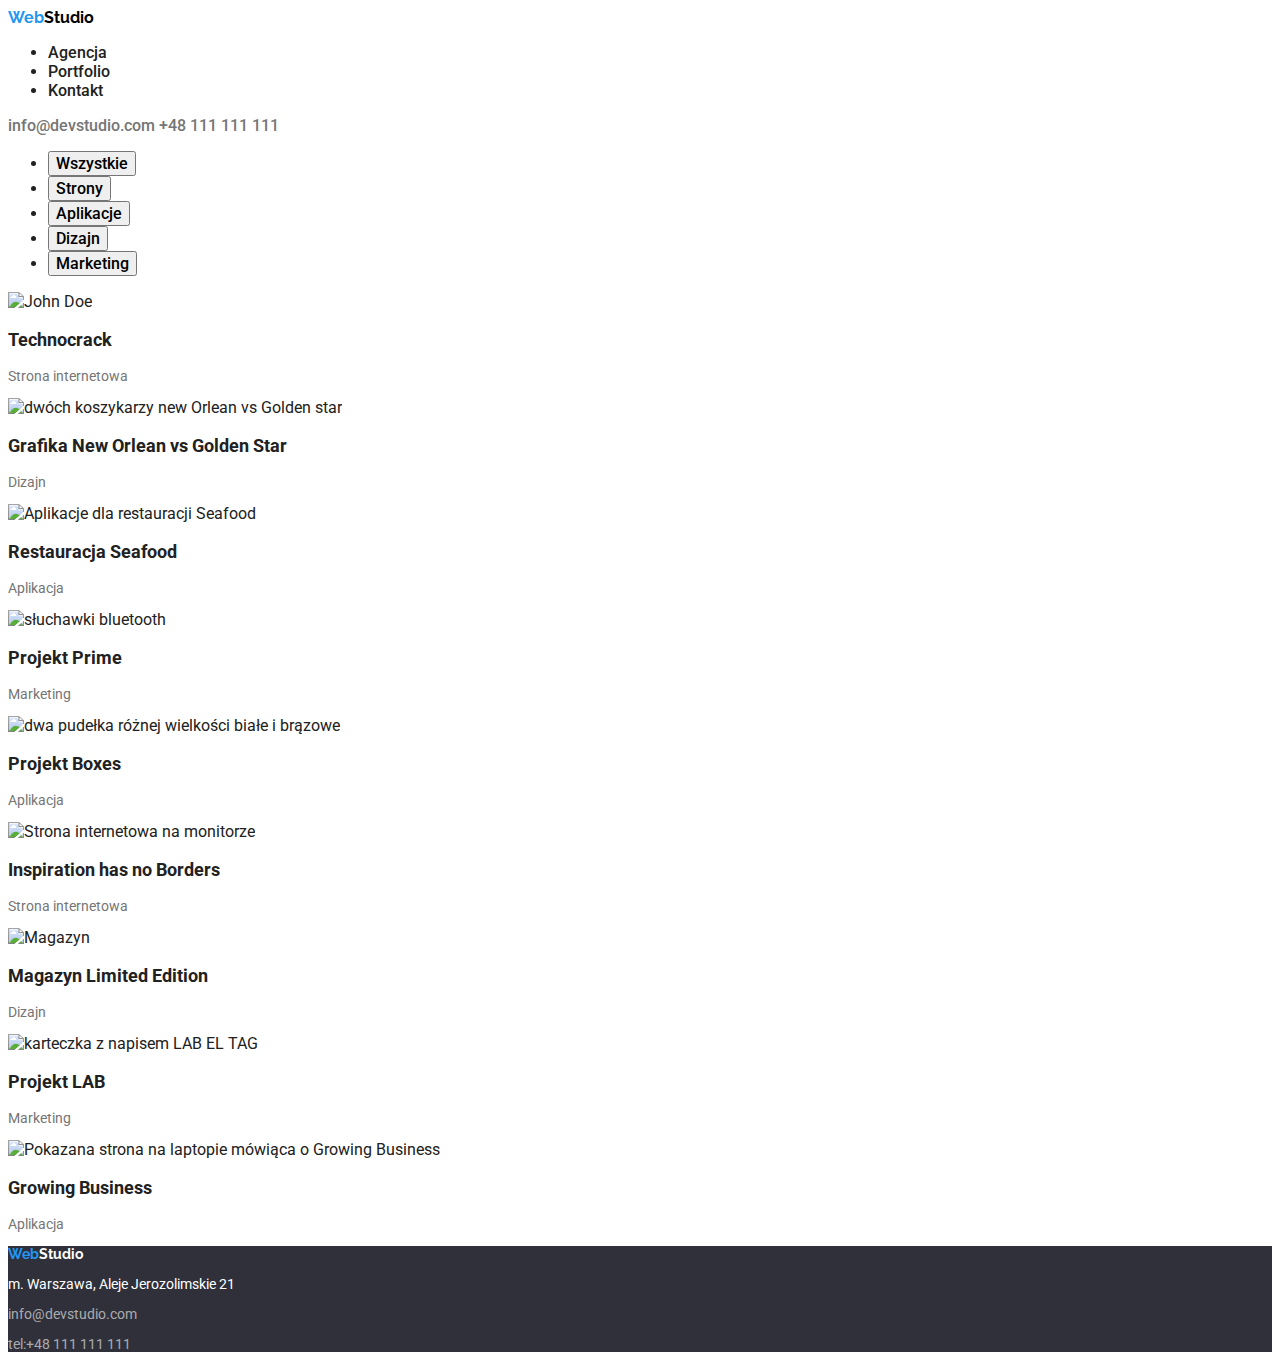
==== portfolio.html @ 924e99ca "e" ====
<!DOCTYPE html>
<html lang="en">
  <head>
    <link rel="stylesheet" href="./css/styles.css" />
    <link rel="preconnect" href="https://fonts.googleapis.com" />
    <link rel="preconnect" href="https://fonts.gstatic.com" crossorigin />
    <link
      href="https://fonts.googleapis.com/css2?family=Raleway:wght@700&family=Roboto:wght@400;500;700;900&display=swap"
      rel="stylesheet"
    />
    <title>Zadanie domowe - portfolio</title>
  </head>
  <body>
    <header>
      <nav>
        <a class="logo" href="./index.html"
          ><span class="web">Web</span>Studio</a
        >
        <ul>
          <li><a class="main" href="./index.html">Agencja</a></li>
          <li><a class="main" href="./portfolio.html">Portfolio</a></li>
          <li><a class="main" href="#Kontakt">Kontakt</a></li>
        </ul>
      </nav>
      <a class="contact" href="mailto:info@devstudio.com">info@devstudio.com</a>
      <a class="contact" href="">+48 111 111 111</a>
    </header>
    <main>
      <section>
        <ul>
          <li><button class="button" type="button">Wszystkie</button></li>
          <li><button class="button" type="button">Strony</button></li>
          <li><button class="button" type="button">Aplikacje</button></li>
          <li><button class="button" type="button">Dizajn</button></li>
          <li><button class="button" type="button">Marketing</button></li>
        </ul>
      </section>
      <div>
        <img
          src="./images/page-on-laptop.jpg"
          width="150"
          height="150"
          alt="John Doe"
        />
        <p class="name2">Technocrack</p>
        <p class="description2">Strona internetowa</p>
        <img
          src="./images/koszykarze.jpg"
          width="150"
          height="150"
          alt="dwóch koszykarzy new Orlean vs Golden star"
        />
        <p class="name2">Grafika New Orlean vs Golden Star</p>
        <p class="description2">Dizajn</p>

        <img
          src="./images/nazwa-restauracji.jpg"
          width="150"
          height="150"
          alt="Aplikacje dla restauracji Seafood"
        />
        <p class="name2">Restauracja Seafood</p>
        <p class="description2">Aplikacja</p>
        <img
          src="./images/słuchawki.jpg"
          width="150"
          height="150"
          alt="słuchawki bluetooth"
        />
        <p class="name2">Projekt Prime</p>
        <p class="description2">Marketing</p>
        <img
          src="./images/pudełka.jpg"
          width="150"
          height="150"
          alt="dwa pudełka różnej wielkości białe i brązowe"
        />
        <p class="name2">Projekt Boxes</p>
        <p class="description2">Aplikacja</p>
        <img
          src="./images/monitor.jpg"
          width="150"
          height="150"
          alt="Strona internetowa na monitorze"
        />
        <p class="name2">Inspiration has no Borders</p>
        <p class="description2">Strona internetowa</p>
        <img
          src="./images/magazin.jpg"
          width="150"
          height="150"
          alt="Magazyn"
        />
        <p class="name2">Magazyn Limited Edition</p>
        <p class="description2">Dizajn</p>
        <img
          src="./images/labeltag.jpg"
          width="150"
          height="150"
          alt="karteczka z napisem LAB EL TAG"
        />
        <p class="name2">Projekt LAB</p>
        <p class="description2">Marketing</p>
        <img
          src="./images/laptop.jpg"
          width="150"
          height="150"
          alt="Pokazana strona na laptopie mówiąca o Growing Business"
        />
        <p class="name2">Growing Business</p>
        <p class="description2">Aplikacja</p>
      </div>
    </main>
    <footer>
      <h3 class="logo" id="Kontakt">
        <span class="web">Web</span><span class="studio">Studio</span>
      </h3>
      <address>
        <p>m. Warszawa, Aleje Jerozolimskie 21</p>
        <p>
          <a class="mail" href="mailto:info@devstudio.com"
            >info@devstudio.com</a
          >
        </p>
        <p>
          <a class="tel" href="tel:+48111111111">tel:+48 111 111 111</a>
        </p>
      </address>
    </footer>
  </body>
</html>
---- css/styles.css ----
:root {
  --brand-color: #212121;
  --first-background: #ffffff;
  --second-background: #2f303a;
  --web-color: #2196f3;
  --contact-color: #757575;
  --third-background: #f5f4fa;
  --logo-color: #000000;
}
body {
  font-family: "Roboto", sans-serif;
  background: var(--first-background);
  color: var(--brand-color);
}
.logo {
  font-family: "Raleway", sans-serif;
  font-weight: 700;
  text-decoration: none;
  color: var(--logo-color);
}
.web {
  color: var(--web-color);
}
.main {
  font-weight: 500;
  text-decoration: none;
  color: var(--brand-color);
  cursor: pointer;
}
.main:focus,
.main:hover {
  color: var(--web-color);
}
.contact:focus,
.contact:hover {
  color: var(--web-color);
}
.mail:focus,
.mail:hover {
  color: var(--first-background);
}
.tel:focus,
.tel:hover {
  color: var(--first-background);
}
.contact {
  font-weight: 500;
  text-decoration: none;
  color: #757575;
}
h1 {
  font-weight: 900;
  color: var(--first-background);
}
.section1 {
  background-color: #2f303a;
}
.button:hover,
.button:focus {
  color: var(--first-background);
  background: #2196f3;
}
.button {
  font-family: "Roboto", sans-serif;
  font-weight: 500;
  font-size: 16px;
  cursor: pointer;
}

.button1 {
  background: #2196f3;
  box-shadow: rgba(0, 0, 0, 0.15);
  color: var(--first-background);
}
footer {
  background: #2f303a;
  color: var(--first-background);
}
.tel {
  color: rgba(255, 255, 255, 0.6);
  text-decoration: none;
  font-style: normal;
}
.mail {
  color: rgba(255, 255, 255, 0.6);
  text-decoration: none;
  font-style: normal;
}
address {
  font-style: normal;
  font-size: 14px;
}
.section4 {
  background-color: #f5f4fa;
}
h2 {
  font-weight: 700;
  font-size: 36px;
}
.name {
  font-weight: 500;
}
.position {
  color: #757575;
  font-size: 16px;
}
.description {
  color: #757575;
  font-size: 14px;
}
h3 {
  font-weight: 700;
  font-size: 14px;
}
.studio {
  color: #ffffff;
}
.description2 {
  color: var(--contact-color);
  font-size: 14px;
}
.name2 {
  font-weight: 700;
  font-size: 18px;
}
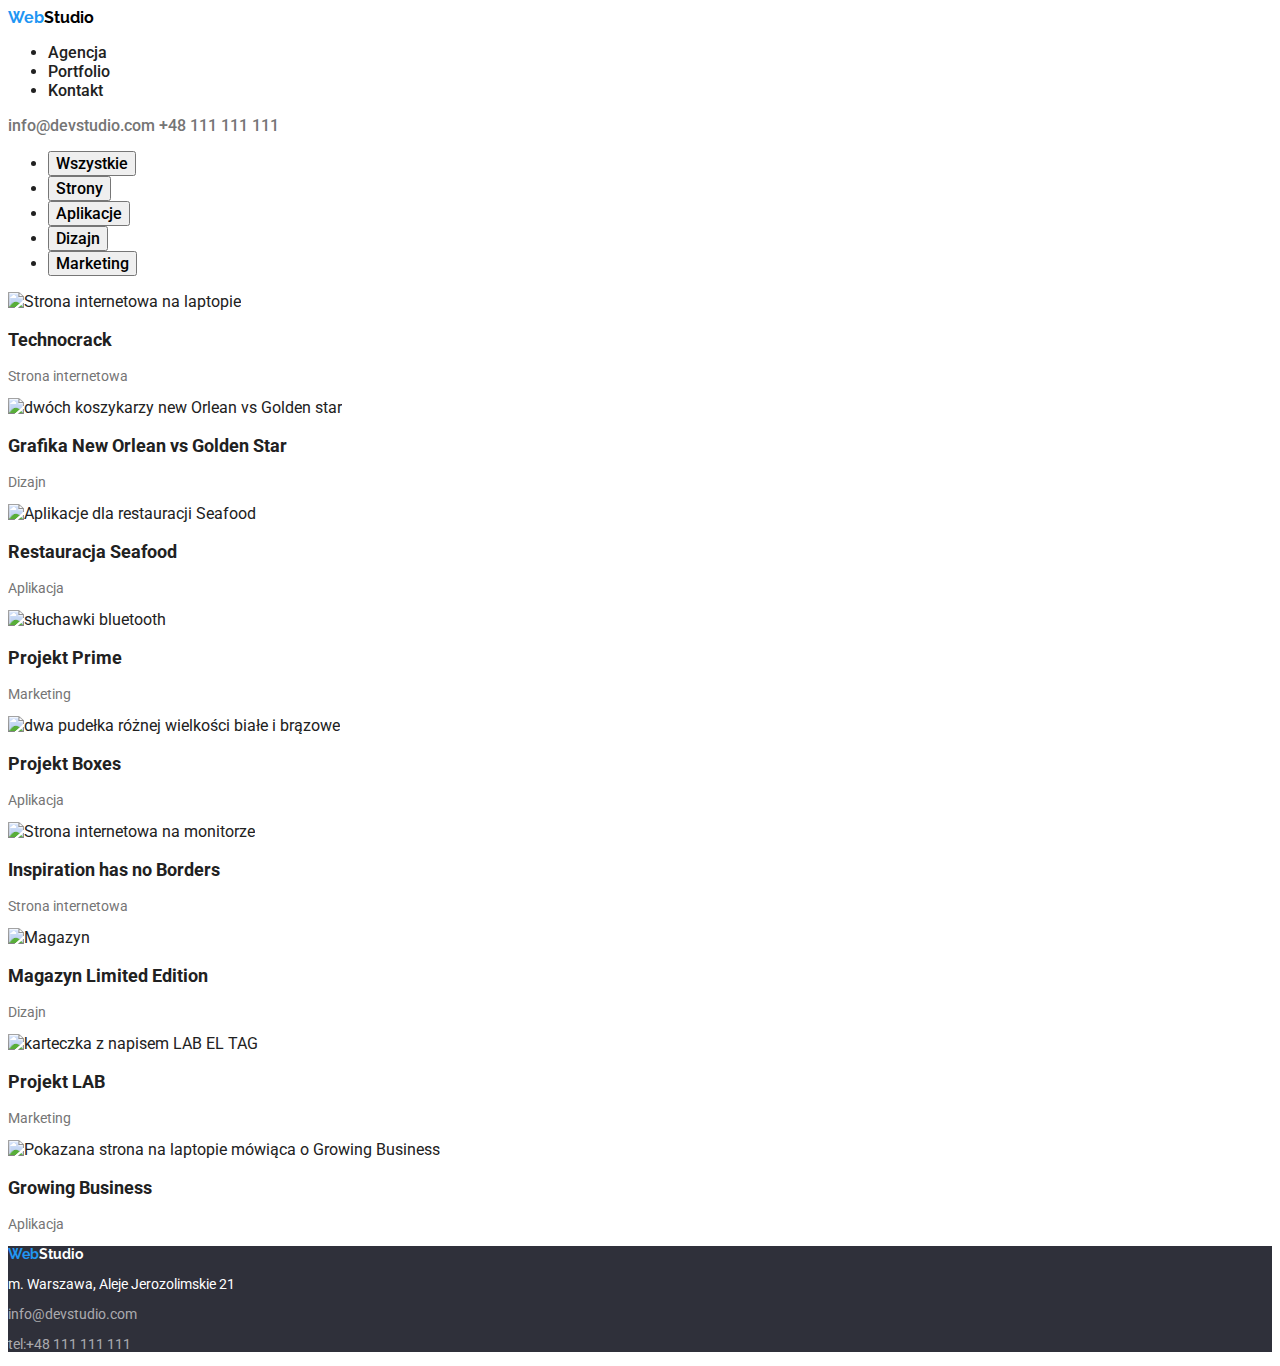
==== commit e47d9381: "e" ====
--- a/portfolio.html
+++ b/portfolio.html
@@ -40,7 +40,7 @@
           src="./images/page-on-laptop.jpg"
           width="150"
           height="150"
-          alt="John Doe"
+          alt="Strona internetowa na laptopie"
         />
         <p class="name2">Technocrack</p>
         <p class="description2">Strona internetowa</p>
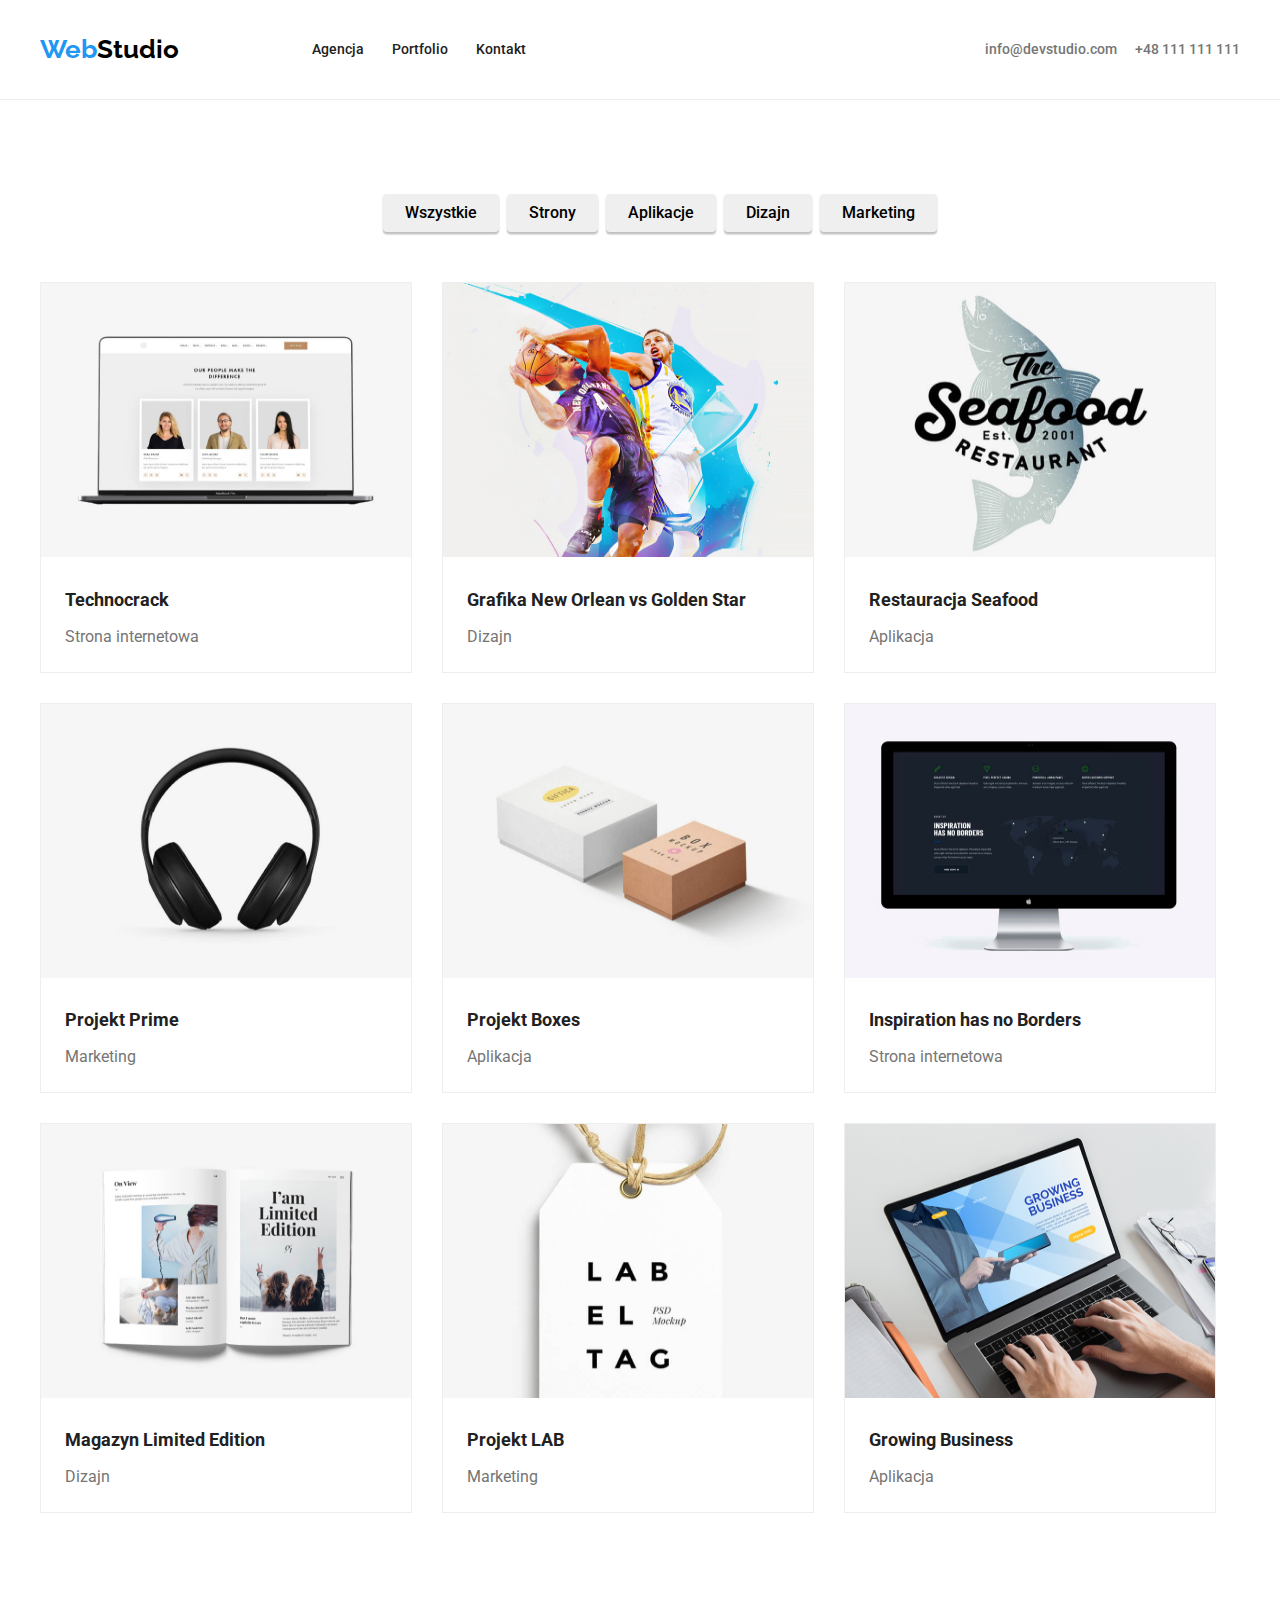
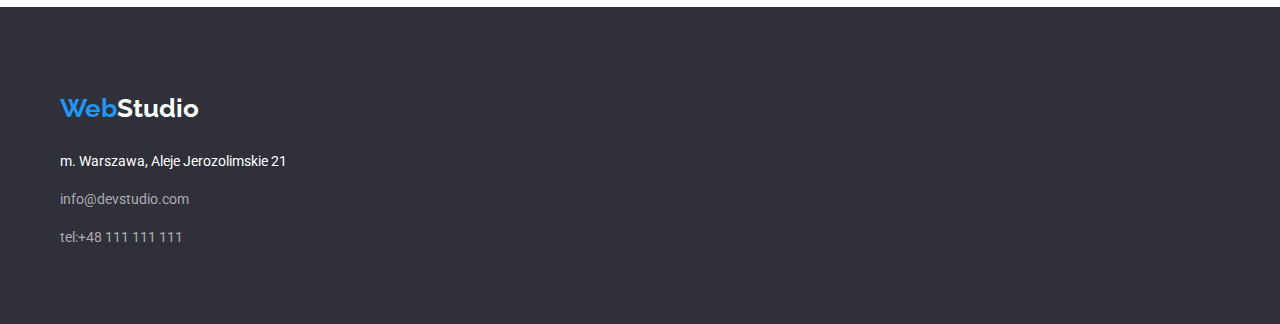
==== commit 1db0e9d4: "hw3" ====
--- a/portfolio.html
+++ b/portfolio.html
@@ -1,6 +1,10 @@
 <!DOCTYPE html>
 <html lang="en">
   <head>
+    <link
+      rel="stylesheet"
+      href="https://cdnjs.cloudflare.com/ajax/libs/modern-normalize/1.0.0/modern-normalize.min.css"
+    />
     <link rel="stylesheet" href="./css/styles.css" />
     <link rel="preconnect" href="https://fonts.googleapis.com" />
     <link rel="preconnect" href="https://fonts.gstatic.com" crossorigin />
@@ -12,120 +16,206 @@
   </head>
   <body>
     <header>
-      <nav>
+      <div class="container header-parent">
         <a class="logo" href="./index.html"
           ><span class="web">Web</span>Studio</a
         >
-        <ul>
-          <li><a class="main" href="./index.html">Agencja</a></li>
-          <li><a class="main" href="./portfolio.html">Portfolio</a></li>
-          <li><a class="main" href="#Kontakt">Kontakt</a></li>
+        <nav class="navig">
+          <ul class="nav-manu">
+            <li>
+              <a class="nav-link" href="#Agencja">Agencja</a>
+            </li>
+            <li>
+              <a class="nav-link" href="./portfolio.html">Portfolio</a>
+            </li>
+            <li>
+              <a class="nav-link" href="#Kontakt">Kontakt</a>
+            </li>
+          </ul>
+        </nav>
+        <ul class="header-contact-parent">
+          <li>
+            <a class="contact" href="mailto:info@devstudio.com"
+              >info@devstudio.com</a
+            >
+          </li>
+          <li><a class="contact" href="">+48 111 111 111</a></li>
         </ul>
-      </nav>
-      <a class="contact" href="mailto:info@devstudio.com">info@devstudio.com</a>
-      <a class="contact" href="">+48 111 111 111</a>
+      </div>
     </header>
     <main>
       <section>
-        <ul>
-          <li><button class="button" type="button">Wszystkie</button></li>
-          <li><button class="button" type="button">Strony</button></li>
-          <li><button class="button" type="button">Aplikacje</button></li>
-          <li><button class="button" type="button">Dizajn</button></li>
-          <li><button class="button" type="button">Marketing</button></li>
+        <div class="container">
+          <ul class="service-button-parent">
+            <li>
+              <button class="service-button" type="button">Wszystkie</button>
+            </li>
+            <li>
+              <button class="service-button" type="button">Strony</button>
+            </li>
+            <li>
+              <button class="service-button" type="button">Aplikacje</button>
+            </li>
+            <li>
+              <button class="service-button" type="button">Dizajn</button>
+            </li>
+            <li>
+              <button class="service-button" type="button">Marketing</button>
+            </li>
+          </ul>
+        </div>
+      </section>
+
+      <div class="container">
+        <ul class="portfolio-img">
+          <li class="portfolio-card">
+            <figure class="portfolio-figure">
+              <img
+                src="./Images/page-on-laptop.jpg"
+                width="370"
+                height="274"
+                alt="Strona internetowa na Laptopie"
+              />
+              <figcaption class="portfolio-figc">
+                <p class="services">Technocrack</p>
+                <p class="category">Strona internetowa</p>
+              </figcaption>
+            </figure>
+          </li>
+          <li class="portfolio-card">
+            <figure class="portfolio-figure">
+              <img
+                src="./Images/players.jpg"
+                width="370"
+                height="274"
+                alt="dwóch koszykarzy new Orlean vs Golden star"
+              />
+              <figcaption class="portfolio-figc">
+                <p class="services">Grafika New Orlean vs Golden Star</p>
+                <p class="category">Dizajn</p>
+              </figcaption>
+            </figure>
+          </li>
+          <li class="portfolio-card">
+            <figure class="portfolio-figure">
+              <img
+                src="./Images/name-restaurant.jpg"
+                width="370"
+                height="274"
+                alt="Aplikacje dla restauracji Seafood"
+              />
+              <figcaption class="portfolio-figc">
+                <p class="services">Restauracja Seafood</p>
+                <p class="category">Aplikacja</p>
+              </figcaption>
+            </figure>
+          </li>
+          <li class="portfolio-card">
+            <figure class="portfolio-figure">
+              <img
+                src="./Images/headphones.jpg"
+                width="370"
+                height="274"
+                alt="słuchawki bluetooth"
+              />
+              <figcaption class="portfolio-figc">
+                <p class="services">Projekt Prime</p>
+                <p class="category">Marketing</p>
+              </figcaption>
+            </figure>
+          </li>
+          <li class="portfolio-card">
+            <figure class="portfolio-figure">
+              <img
+                src="./Images/boxes.jpg"
+                width="370"
+                height="274"
+                alt="dwa pudełka różnej wielkości białe i brązowe"
+              />
+              <figcaption class="portfolio-figc">
+                <p class="services">Projekt Boxes</p>
+                <p class="category">Aplikacja</p>
+              </figcaption>
+            </figure>
+          </li>
+          <li class="portfolio-card">
+            <figure class="portfolio-figure">
+              <img
+                src="./Images/monitor.jpg"
+                width="370"
+                height="274"
+                alt="Strona internetowa na monitorze"
+              />
+              <figcaption class="portfolio-figc">
+                <p class="services">Inspiration has no Borders</p>
+                <p class="category">Strona internetowa</p>
+              </figcaption>
+            </figure>
+          </li>
+          <li class="portfolio-card">
+            <figure class="portfolio-figure">
+              <img
+                src="./Images/magazine.jpg"
+                width="370"
+                height="274"
+                alt="Magazyn"
+              />
+              <figcaption class="portfolio-figc">
+                <p class="services">Magazyn Limited Edition</p>
+                <p class="category">Dizajn</p>
+              </figcaption>
+            </figure>
+          </li>
+          <li class="portfolio-card">
+            <figure class="portfolio-figure">
+              <img
+                src="./Images/labeltag.jpg"
+                width="370"
+                height="274"
+                alt="karteczka z napisem LAB EL TAG"
+              />
+              <figcaption class="portfolio-figc">
+                <p class="services">Projekt LAB</p>
+                <p class="category">Marketing</p>
+              </figcaption>
+            </figure>
+          </li>
+          <li class="portfolio-card">
+            <figure class="portfolio-figure">
+              <img
+                src="./Images/laptop.jpg"
+                width="370"
+                height="274"
+                alt="Pokazana strona na laptopie mówiąca o Growing Business"
+              />
+              <figcaption class="portfolio-figc">
+                <p class="services">Growing Business</p>
+                <p class="category">Aplikacja</p>
+              </figcaption>
+            </figure>
+          </li>
         </ul>
-      </section>
-      <div>
-        <img
-          src="./images/page-on-laptop.jpg"
-          width="150"
-          height="150"
-          alt="Strona internetowa na laptopie"
-        />
-        <p class="name2">Technocrack</p>
-        <p class="description2">Strona internetowa</p>
-        <img
-          src="./images/koszykarze.jpg"
-          width="150"
-          height="150"
-          alt="dwóch koszykarzy new Orlean vs Golden star"
-        />
-        <p class="name2">Grafika New Orlean vs Golden Star</p>
-        <p class="description2">Dizajn</p>
-
-        <img
-          src="./images/nazwa-restauracji.jpg"
-          width="150"
-          height="150"
-          alt="Aplikacje dla restauracji Seafood"
-        />
-        <p class="name2">Restauracja Seafood</p>
-        <p class="description2">Aplikacja</p>
-        <img
-          src="./images/słuchawki.jpg"
-          width="150"
-          height="150"
-          alt="słuchawki bluetooth"
-        />
-        <p class="name2">Projekt Prime</p>
-        <p class="description2">Marketing</p>
-        <img
-          src="./images/pudełka.jpg"
-          width="150"
-          height="150"
-          alt="dwa pudełka różnej wielkości białe i brązowe"
-        />
-        <p class="name2">Projekt Boxes</p>
-        <p class="description2">Aplikacja</p>
-        <img
-          src="./images/monitor.jpg"
-          width="150"
-          height="150"
-          alt="Strona internetowa na monitorze"
-        />
-        <p class="name2">Inspiration has no Borders</p>
-        <p class="description2">Strona internetowa</p>
-        <img
-          src="./images/magazin.jpg"
-          width="150"
-          height="150"
-          alt="Magazyn"
-        />
-        <p class="name2">Magazyn Limited Edition</p>
-        <p class="description2">Dizajn</p>
-        <img
-          src="./images/labeltag.jpg"
-          width="150"
-          height="150"
-          alt="karteczka z napisem LAB EL TAG"
-        />
-        <p class="name2">Projekt LAB</p>
-        <p class="description2">Marketing</p>
-        <img
-          src="./images/laptop.jpg"
-          width="150"
-          height="150"
-          alt="Pokazana strona na laptopie mówiąca o Growing Business"
-        />
-        <p class="name2">Growing Business</p>
-        <p class="description2">Aplikacja</p>
       </div>
     </main>
-    <footer>
-      <h3 class="logo" id="Kontakt">
-        <span class="web">Web</span><span class="studio">Studio</span>
-      </h3>
-      <address>
-        <p>m. Warszawa, Aleje Jerozolimskie 21</p>
-        <p>
-          <a class="mail" href="mailto:info@devstudio.com"
-            >info@devstudio.com</a
-          >
-        </p>
-        <p>
-          <a class="tel" href="tel:+48111111111">tel:+48 111 111 111</a>
-        </p>
-      </address>
+    <footer class="footer">
+      <div class="container">
+        <h3 class="logo" id="Kontakt">
+          <span class="web">Web</span><span class="studio-logo">Studio</span>
+        </h3>
+        <address class="street-footer">
+          <p>m. Warszawa, Aleje Jerozolimskie 21</p>
+          <p>
+            <a class="contact-footer" href="mailto:info@devstudio.com"
+              >info@devstudio.com</a
+            >
+          </p>
+          <p>
+            <a class="contact-footer" href="tel:+48111111111"
+              >tel:+48 111 111 111</a
+            >
+          </p>
+        </address>
+      </div>
     </footer>
   </body>
 </html>
--- a/css/styles.css
+++ b/css/styles.css
@@ -6,6 +6,7 @@
   --contact-color: #757575;
   --third-background: #f5f4fa;
   --logo-color: #000000;
+  --border-header: #ececec;
 }
 body {
   font-family: "Roboto", sans-serif;
@@ -17,109 +18,258 @@
   font-weight: 700;
   text-decoration: none;
   color: var(--logo-color);
+  font-size: 26px;
+  line-height: 1.19;
 }
 .web {
   color: var(--web-color);
 }
-.main {
-  font-weight: 500;
+.nav-link {
+  font-weight: 500;
+  font-size: 14px;
+  line-height: 1.14;
   text-decoration: none;
   color: var(--brand-color);
   cursor: pointer;
 }
-.main:focus,
-.main:hover {
+.nav-link:focus,
+.nav-link:hover {
   color: var(--web-color);
 }
 .contact:focus,
 .contact:hover {
   color: var(--web-color);
 }
-.mail:focus,
-.mail:hover {
-  color: var(--first-background);
-}
-.tel:focus,
-.tel:hover {
+
+.contact-footer:focus,
+.contact-footer:hover {
   color: var(--first-background);
 }
 .contact {
   font-weight: 500;
-  text-decoration: none;
-  color: #757575;
-}
-h1 {
+  font-size: 14px;
+  line-height: 1.14;
+  text-decoration: none;
+  color: var(--contact-color);
+}
+.title {
   font-weight: 900;
-  color: var(--first-background);
+  font-size: 44px;
+  line-height: 1.36;
+  color: var(--first-background);
+  margin: 0px;
+  align-items: center;
+  padding: 200px;
+  padding-bottom: 40px;
 }
 .section1 {
-  background-color: #2f303a;
-}
-.button:hover,
-.button:focus {
-  color: var(--first-background);
-  background: #2196f3;
-}
-.button {
+  background-color: var(--second-background);
+  text-align: center;
+}
+.service-button:hover,
+.service-button:focus {
+  color: var(--first-background);
+  background: var(--web-color);
+}
+.service-button {
   font-family: "Roboto", sans-serif;
   font-weight: 500;
   font-size: 16px;
+  line-height: 1.62;
+  border: 0;
   cursor: pointer;
-}
-
-.button1 {
-  background: #2196f3;
+  box-shadow: 0px 3px 1px rgba(0, 0, 0, 0.1), 0px 1px 2px rgba(0, 0, 0, 0.08),
+    0px 2px 2px rgba(0, 0, 0, 0.12);
+  border-radius: 4px;
+  padding: 6px 22px;
+}
+
+.order-button {
+  font-family: "Roboto", sans-serif;
+  font-weight: 700;
+  font-size: 16px;
+  line-height: 1.87;
+  background: var(--web-color);
   box-shadow: rgba(0, 0, 0, 0.15);
   color: var(--first-background);
-}
-footer {
-  background: #2f303a;
-  color: var(--first-background);
-}
-.tel {
+  cursor: pointer;
+  border-radius: 4px;
+  padding: 10px 41px 10px 42px;
+  margin-bottom: 200px;
+}
+.footer {
+  background: var(--second-background);
+  color: var(--first-background);
+  padding: 60px;
+}
+.contact-footer {
   color: rgba(255, 255, 255, 0.6);
   text-decoration: none;
   font-style: normal;
-}
-.mail {
-  color: rgba(255, 255, 255, 0.6);
-  text-decoration: none;
+  line-height: 1.71;
+  margin-top: 9px;
+}
+.street-footer {
   font-style: normal;
-}
-address {
-  font-style: normal;
-  font-size: 14px;
+  font-size: 14px;
+  line-height: 1.71;
+  margin-top: 20px;
 }
 .section4 {
-  background-color: #f5f4fa;
-}
-h2 {
-  font-weight: 700;
+  background-color: var(--third-background);
+  height: 648px;
+  align-items: center;
+}
+.employee {
+  font-weight: 500;
+  line-height: 1.18;
+  margin-top: 30px;
+  margin-bottom: 10px;
+}
+
+.position {
+  color: var(--contact-color);
+  font-size: 16px;
+  line-height: 1.18;
+  margin-top: 0px;
+  margin-bottom: 30px;
+}
+
+.description {
+  color: var(--contact-color);
+  font-size: 14px;
+  line-height: 1.71;
+  margin-top: 10px;
+}
+.studio-logo {
+  color: var(--first-background);
+}
+.category {
+  color: var(--contact-color);
+  line-height: 1.87;
+  margin-left: 24px;
+  margin-top: 0px;
+  margin-bottom: 20px;
+}
+.services {
+  font-weight: 700;
+  font-size: 18px;
+  line-height: 2;
+  margin-top: 20px;
+  margin-bottom: 4px;
+  margin-left: 24px;
+}
+.team {
   font-size: 36px;
-}
-.name {
-  font-weight: 500;
-}
-.position {
-  color: #757575;
-  font-size: 16px;
-}
-.description {
-  color: #757575;
-  font-size: 14px;
-}
-h3 {
-  font-weight: 700;
-  font-size: 14px;
-}
-.studio {
-  color: #ffffff;
-}
-.description2 {
-  color: var(--contact-color);
-  font-size: 14px;
-}
-.name2 {
-  font-weight: 700;
-  font-size: 18px;
-}
+  font-weight: 700;
+  line-height: 1.16;
+  text-align: center;
+  padding-top: 94px;
+  margin: 0px;
+}
+.what-we-do {
+  font-size: 36px;
+  font-weight: 700;
+  line-height: 1.16;
+  text-align: center;
+  margin-top: 94px;
+  margin-bottom: 50px;
+}
+.lorem {
+  font-weight: 700;
+  font-size: 14px;
+  line-height: 1.14;
+  margin-top: 94px;
+  margin-bottom: 10px;
+}
+header {
+  border-bottom: var(--border-header) 1px solid;
+}
+.container {
+  width: 1200px;
+  margin: 0 auto;
+}
+
+.header-parent {
+  display: flex;
+  width: 1200px;
+  align-items: center;
+  margin-top: 24px;
+  padding-bottom: 25px;
+  justify-content: space-between;
+}
+.navig {
+  flex-grow: 1;
+  padding-left: 93px;
+}
+
+.nav-manu {
+  display: flex;
+  width: 254px;
+  justify-content: space-between;
+  list-style: none;
+}
+
+.header-contact-parent {
+  display: flex;
+  width: 295px;
+  justify-content: space-between;
+  list-style: none;
+}
+.card-set {
+  display: flex;
+  list-style: none;
+  gap: 30px;
+}
+.card {
+  flex-basis: calc((100 - 3 * 30px) / 4);
+}
+.images {
+  display: flex;
+  padding-bottom: 94px;
+  gap: 30px;
+}
+.border-team-parent {
+  display: flex;
+  list-style: none;
+  justify-content: center;
+  gap: 30px;
+  margin-bottom: 94px;
+  margin-top: 50px;
+}
+.border-team {
+  box-shadow: 0px 1px 3px rgba(0, 0, 0, 0.12), 0px 1px 1px rgba(0, 0, 0, 0.14),
+    0px 2px 1px rgba(0, 0, 0, 0.2);
+  border-radius: 0px 0px 4px 4px;
+  background: #ffffff;
+}
+.team-figure {
+  width: 270px;
+  margin: 0px;
+}
+.team-figcaption {
+  text-align: center;
+}
+.service-button-parent {
+  display: flex;
+  list-style: none;
+  justify-content: center;
+  gap: 8px;
+  margin: 94px;
+  margin-bottom: 50px;
+}
+.portfolio-img {
+  display: flex;
+  list-style: none;
+  flex-wrap: wrap;
+  padding: 0;
+  gap: 30px;
+  margin-top: 0px;
+  margin-bottom: 94px;
+}
+.portfolio-figure {
+  margin: 0;
+}
+.portfolio-card {
+  border: 1px solid #eeeeee;
+}
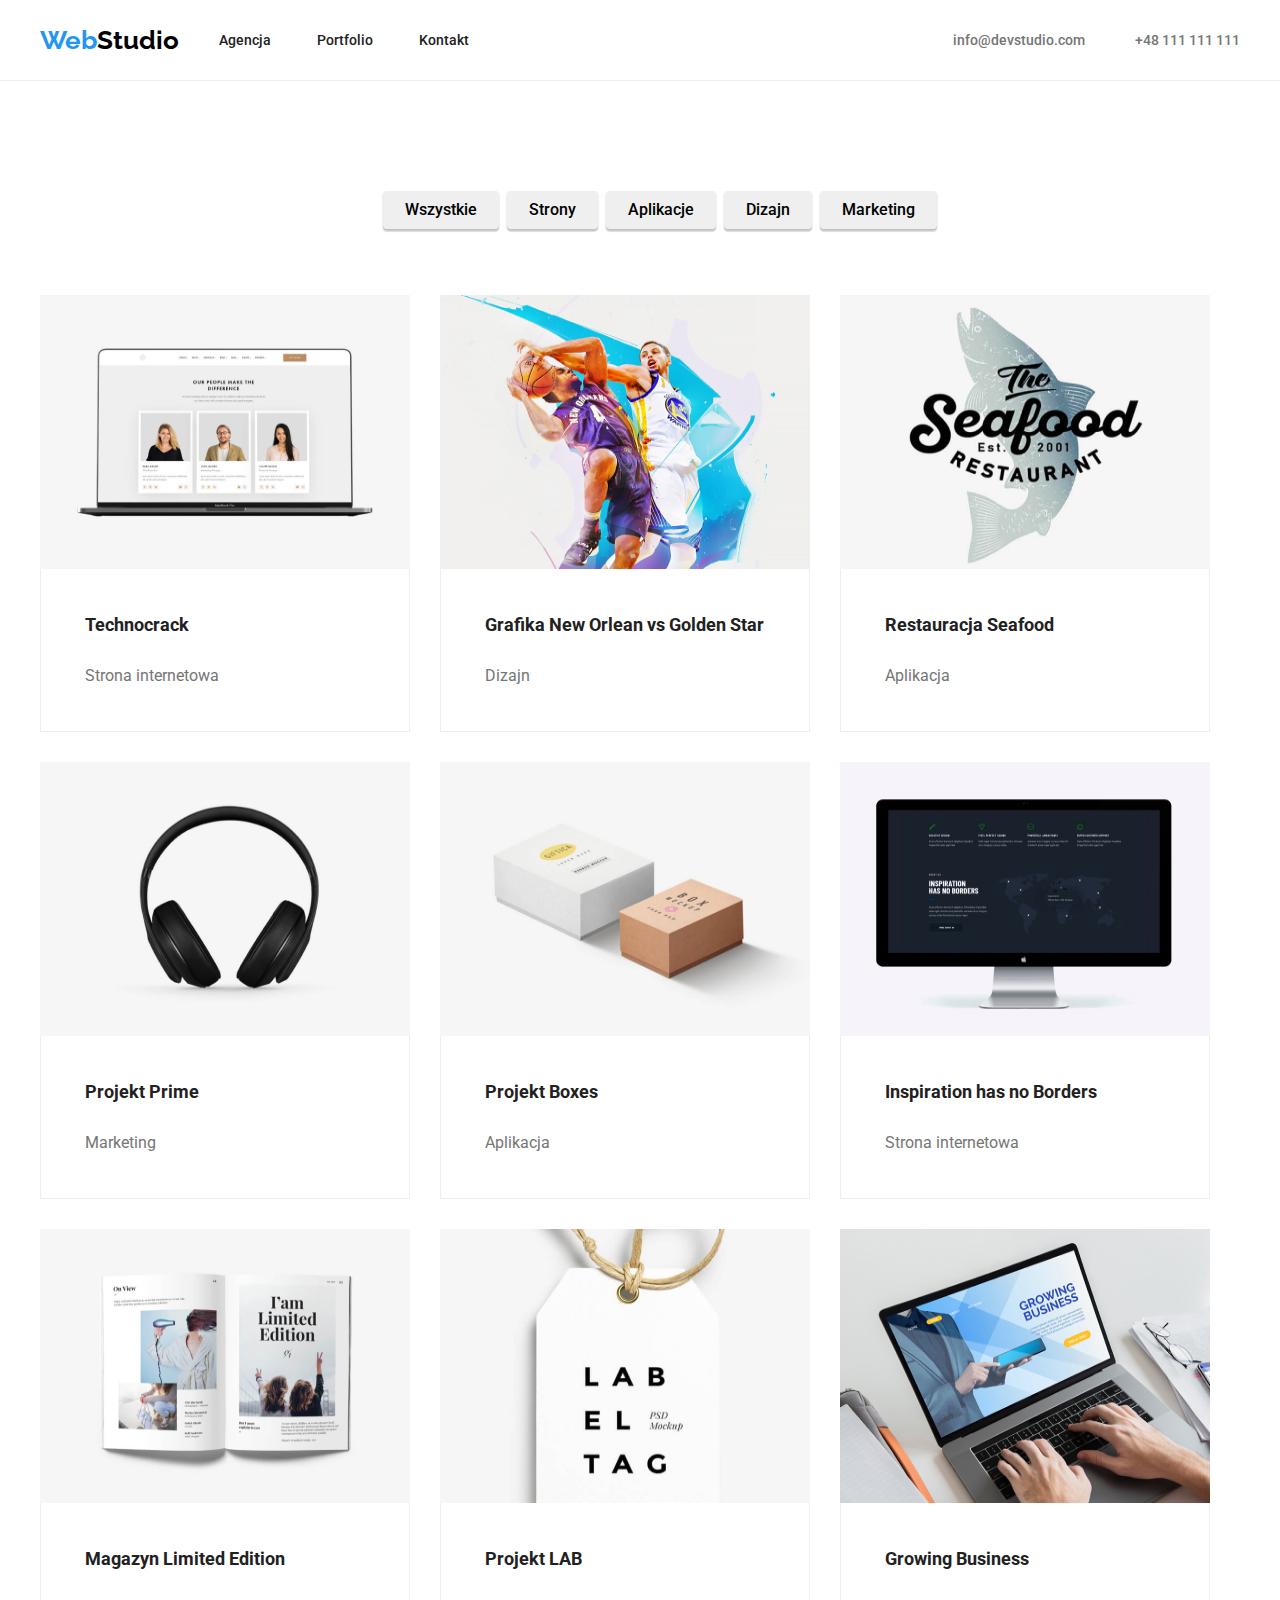
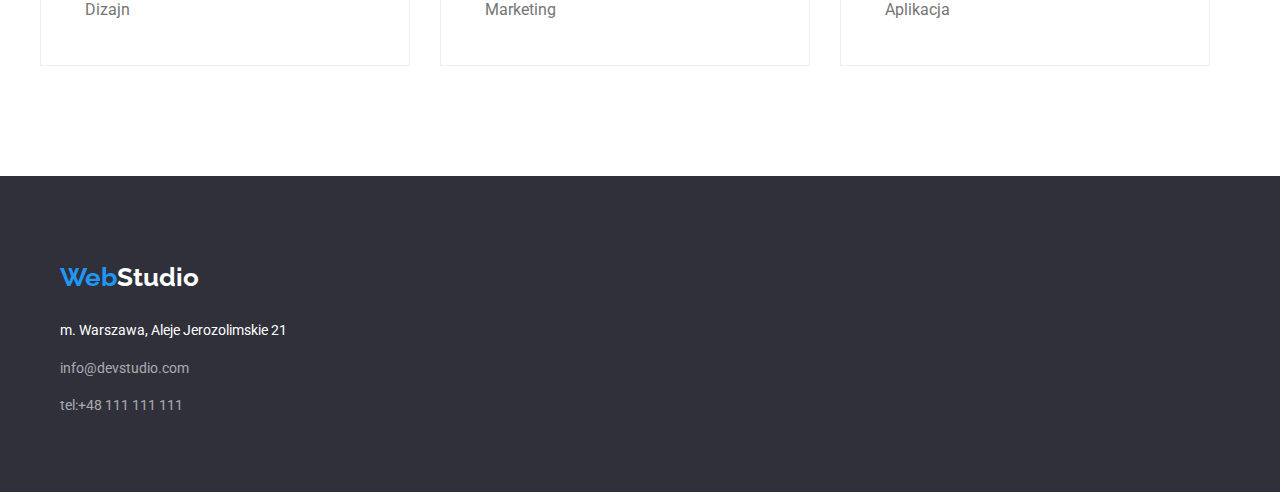
==== commit e337ad37: "last touches" ====
--- a/portfolio.html
+++ b/portfolio.html
@@ -44,7 +44,7 @@
       </div>
     </header>
     <main>
-      <section>
+      <section class="section">
         <div class="container">
           <ul class="service-button-parent">
             <li>
@@ -61,141 +61,141 @@
             </li>
             <li>
               <button class="service-button" type="button">Marketing</button>
+            </li>
+          </ul>
+        </div>
+
+        <div class="container">
+          <ul class="portfolio-img">
+            <li class="portfolio-card">
+              <figure class="portfolio-figure">
+                <img
+                  src="./Images/page-on-laptop.jpg"
+                  width="370"
+                  height="274"
+                  alt="Strona internetowa na Laptopie"
+                />
+                <figcaption class="portfolio-figc">
+                  <p class="services">Technocrack</p>
+                  <p class="category">Strona internetowa</p>
+                </figcaption>
+              </figure>
+            </li>
+            <li class="portfolio-card">
+              <figure class="portfolio-figure">
+                <img
+                  src="./Images/players.jpg"
+                  width="370"
+                  height="274"
+                  alt="dwóch koszykarzy new Orlean vs Golden star"
+                />
+                <figcaption class="portfolio-figc">
+                  <p class="services">Grafika New Orlean vs Golden Star</p>
+                  <p class="category">Dizajn</p>
+                </figcaption>
+              </figure>
+            </li>
+            <li class="portfolio-card">
+              <figure class="portfolio-figure">
+                <img
+                  src="./Images/name-restaurant.jpg"
+                  width="370"
+                  height="274"
+                  alt="Aplikacje dla restauracji Seafood"
+                />
+                <figcaption class="portfolio-figc">
+                  <p class="services">Restauracja Seafood</p>
+                  <p class="category">Aplikacja</p>
+                </figcaption>
+              </figure>
+            </li>
+            <li class="portfolio-card">
+              <figure class="portfolio-figure">
+                <img
+                  src="./Images/headphones.jpg"
+                  width="370"
+                  height="274"
+                  alt="słuchawki bluetooth"
+                />
+                <figcaption class="portfolio-figc">
+                  <p class="services">Projekt Prime</p>
+                  <p class="category">Marketing</p>
+                </figcaption>
+              </figure>
+            </li>
+            <li class="portfolio-card">
+              <figure class="portfolio-figure">
+                <img
+                  src="./Images/boxes.jpg"
+                  width="370"
+                  height="274"
+                  alt="dwa pudełka różnej wielkości białe i brązowe"
+                />
+                <figcaption class="portfolio-figc">
+                  <p class="services">Projekt Boxes</p>
+                  <p class="category">Aplikacja</p>
+                </figcaption>
+              </figure>
+            </li>
+            <li class="portfolio-card">
+              <figure class="portfolio-figure">
+                <img
+                  src="./Images/monitor.jpg"
+                  width="370"
+                  height="274"
+                  alt="Strona internetowa na monitorze"
+                />
+                <figcaption class="portfolio-figc">
+                  <p class="services">Inspiration has no Borders</p>
+                  <p class="category">Strona internetowa</p>
+                </figcaption>
+              </figure>
+            </li>
+            <li class="portfolio-card">
+              <figure class="portfolio-figure">
+                <img
+                  src="./Images/magazine.jpg"
+                  width="370"
+                  height="274"
+                  alt="Magazyn"
+                />
+                <figcaption class="portfolio-figc">
+                  <p class="services">Magazyn Limited Edition</p>
+                  <p class="category">Dizajn</p>
+                </figcaption>
+              </figure>
+            </li>
+            <li class="portfolio-card">
+              <figure class="portfolio-figure">
+                <img
+                  src="./Images/labeltag.jpg"
+                  width="370"
+                  height="274"
+                  alt="karteczka z napisem LAB EL TAG"
+                />
+                <figcaption class="portfolio-figc">
+                  <p class="services">Projekt LAB</p>
+                  <p class="category">Marketing</p>
+                </figcaption>
+              </figure>
+            </li>
+            <li class="portfolio-card">
+              <figure class="portfolio-figure">
+                <img
+                  src="./Images/laptop.jpg"
+                  width="370"
+                  height="274"
+                  alt="Pokazana strona na laptopie mówiąca o Growing Business"
+                />
+                <figcaption class="portfolio-figc">
+                  <p class="services">Growing Business</p>
+                  <p class="category">Aplikacja</p>
+                </figcaption>
+              </figure>
             </li>
           </ul>
         </div>
       </section>
-
-      <div class="container">
-        <ul class="portfolio-img">
-          <li class="portfolio-card">
-            <figure class="portfolio-figure">
-              <img
-                src="./Images/page-on-laptop.jpg"
-                width="370"
-                height="274"
-                alt="Strona internetowa na Laptopie"
-              />
-              <figcaption class="portfolio-figc">
-                <p class="services">Technocrack</p>
-                <p class="category">Strona internetowa</p>
-              </figcaption>
-            </figure>
-          </li>
-          <li class="portfolio-card">
-            <figure class="portfolio-figure">
-              <img
-                src="./Images/players.jpg"
-                width="370"
-                height="274"
-                alt="dwóch koszykarzy new Orlean vs Golden star"
-              />
-              <figcaption class="portfolio-figc">
-                <p class="services">Grafika New Orlean vs Golden Star</p>
-                <p class="category">Dizajn</p>
-              </figcaption>
-            </figure>
-          </li>
-          <li class="portfolio-card">
-            <figure class="portfolio-figure">
-              <img
-                src="./Images/name-restaurant.jpg"
-                width="370"
-                height="274"
-                alt="Aplikacje dla restauracji Seafood"
-              />
-              <figcaption class="portfolio-figc">
-                <p class="services">Restauracja Seafood</p>
-                <p class="category">Aplikacja</p>
-              </figcaption>
-            </figure>
-          </li>
-          <li class="portfolio-card">
-            <figure class="portfolio-figure">
-              <img
-                src="./Images/headphones.jpg"
-                width="370"
-                height="274"
-                alt="słuchawki bluetooth"
-              />
-              <figcaption class="portfolio-figc">
-                <p class="services">Projekt Prime</p>
-                <p class="category">Marketing</p>
-              </figcaption>
-            </figure>
-          </li>
-          <li class="portfolio-card">
-            <figure class="portfolio-figure">
-              <img
-                src="./Images/boxes.jpg"
-                width="370"
-                height="274"
-                alt="dwa pudełka różnej wielkości białe i brązowe"
-              />
-              <figcaption class="portfolio-figc">
-                <p class="services">Projekt Boxes</p>
-                <p class="category">Aplikacja</p>
-              </figcaption>
-            </figure>
-          </li>
-          <li class="portfolio-card">
-            <figure class="portfolio-figure">
-              <img
-                src="./Images/monitor.jpg"
-                width="370"
-                height="274"
-                alt="Strona internetowa na monitorze"
-              />
-              <figcaption class="portfolio-figc">
-                <p class="services">Inspiration has no Borders</p>
-                <p class="category">Strona internetowa</p>
-              </figcaption>
-            </figure>
-          </li>
-          <li class="portfolio-card">
-            <figure class="portfolio-figure">
-              <img
-                src="./Images/magazine.jpg"
-                width="370"
-                height="274"
-                alt="Magazyn"
-              />
-              <figcaption class="portfolio-figc">
-                <p class="services">Magazyn Limited Edition</p>
-                <p class="category">Dizajn</p>
-              </figcaption>
-            </figure>
-          </li>
-          <li class="portfolio-card">
-            <figure class="portfolio-figure">
-              <img
-                src="./Images/labeltag.jpg"
-                width="370"
-                height="274"
-                alt="karteczka z napisem LAB EL TAG"
-              />
-              <figcaption class="portfolio-figc">
-                <p class="services">Projekt LAB</p>
-                <p class="category">Marketing</p>
-              </figcaption>
-            </figure>
-          </li>
-          <li class="portfolio-card">
-            <figure class="portfolio-figure">
-              <img
-                src="./Images/laptop.jpg"
-                width="370"
-                height="274"
-                alt="Pokazana strona na laptopie mówiąca o Growing Business"
-              />
-              <figcaption class="portfolio-figc">
-                <p class="services">Growing Business</p>
-                <p class="category">Aplikacja</p>
-              </figcaption>
-            </figure>
-          </li>
-        </ul>
-      </div>
     </main>
     <footer class="footer">
       <div class="container">
--- a/css/styles.css
+++ b/css/styles.css
@@ -7,12 +7,18 @@
   --third-background: #f5f4fa;
   --logo-color: #000000;
   --border-header: #ececec;
+  --figcaption-portfolio: #eeeeee;
+  --footer-contact: rgba(255, 255, 255, 0.6);
 }
 body {
   font-family: "Roboto", sans-serif;
   background: var(--first-background);
   color: var(--brand-color);
 }
+.section {
+  padding-top: 94px;
+  padding-bottom: 94px;
+}
 .logo {
   font-family: "Raleway", sans-serif;
   font-weight: 700;
@@ -56,14 +62,14 @@
   font-weight: 900;
   font-size: 44px;
   line-height: 1.36;
-  color: var(--first-background);
-  margin: 0px;
+  width: 696px;
+  color: var(--first-background);
+}
+.section1 {
+  display: flex;
+  background-color: var(--second-background);
+  height: 600px;
   align-items: center;
-  padding: 200px;
-  padding-bottom: 40px;
-}
-.section1 {
-  background-color: var(--second-background);
   text-align: center;
 }
 .service-button:hover,
@@ -94,8 +100,9 @@
   color: var(--first-background);
   cursor: pointer;
   border-radius: 4px;
-  padding: 10px 41px 10px 42px;
-  margin-bottom: 200px;
+  border: none;
+  width: 200px;
+  height: 50px;
 }
 .footer {
   background: var(--second-background);
@@ -103,7 +110,7 @@
   padding: 60px;
 }
 .contact-footer {
-  color: rgba(255, 255, 255, 0.6);
+  color: var(--footer-contact);
   text-decoration: none;
   font-style: normal;
   line-height: 1.71;
@@ -117,7 +124,7 @@
 }
 .section4 {
   background-color: var(--third-background);
-  height: 648px;
+
   align-items: center;
 }
 .employee {
@@ -155,8 +162,6 @@
   font-weight: 700;
   font-size: 18px;
   line-height: 2;
-  margin-top: 20px;
-  margin-bottom: 4px;
   margin-left: 24px;
 }
 .team {
@@ -164,55 +169,51 @@
   font-weight: 700;
   line-height: 1.16;
   text-align: center;
-  padding-top: 94px;
   margin: 0px;
+  padding-bottom: 50px;
 }
 .what-we-do {
   font-size: 36px;
   font-weight: 700;
   line-height: 1.16;
   text-align: center;
-  margin-top: 94px;
-  margin-bottom: 50px;
 }
 .lorem {
   font-weight: 700;
   font-size: 14px;
   line-height: 1.14;
-  margin-top: 94px;
-  margin-bottom: 10px;
 }
 header {
   border-bottom: var(--border-header) 1px solid;
 }
 .container {
+  max-width: 1200px;
+  margin: 0px auto;
+}
+
+.header-parent {
+  display: flex;
   width: 1200px;
-  margin: 0 auto;
-}
-
-.header-parent {
-  display: flex;
-  width: 1200px;
+  height: 80px;
   align-items: center;
-  margin-top: 24px;
-  padding-bottom: 25px;
+
   justify-content: space-between;
 }
 .navig {
+  display: flex;
   flex-grow: 1;
-  padding-left: 93px;
 }
 
 .nav-manu {
   display: flex;
-  width: 254px;
+  gap: 46px;
   justify-content: space-between;
   list-style: none;
 }
 
 .header-contact-parent {
   display: flex;
-  width: 295px;
+  gap: 50px;
   justify-content: space-between;
   list-style: none;
 }
@@ -227,6 +228,7 @@
 .images {
   display: flex;
   padding-bottom: 94px;
+  justify-content: center;
   gap: 30px;
 }
 .border-team-parent {
@@ -234,14 +236,12 @@
   list-style: none;
   justify-content: center;
   gap: 30px;
-  margin-bottom: 94px;
-  margin-top: 50px;
 }
 .border-team {
   box-shadow: 0px 1px 3px rgba(0, 0, 0, 0.12), 0px 1px 1px rgba(0, 0, 0, 0.14),
     0px 2px 1px rgba(0, 0, 0, 0.2);
   border-radius: 0px 0px 4px 4px;
-  background: #ffffff;
+  background: var(--first-background);
 }
 .team-figure {
   width: 270px;
@@ -255,21 +255,25 @@
   list-style: none;
   justify-content: center;
   gap: 8px;
-  margin: 94px;
-  margin-bottom: 50px;
-}
+  padding-bottom: 50px;
+}
+
 .portfolio-img {
   display: flex;
   list-style: none;
   flex-wrap: wrap;
   padding: 0;
   gap: 30px;
-  margin-top: 0px;
-  margin-bottom: 94px;
 }
 .portfolio-figure {
   margin: 0;
 }
-.portfolio-card {
-  border: 1px solid #eeeeee;
-}
+.portfolio-figc {
+  padding: 20px;
+  border-right: 1px solid var(--figcaption-portfolio);
+  border-left: 1px solid var(--figcaption-portfolio);
+  border-bottom: 1px solid var(--figcaption-portfolio);
+}
+img {
+  display: block;
+}
